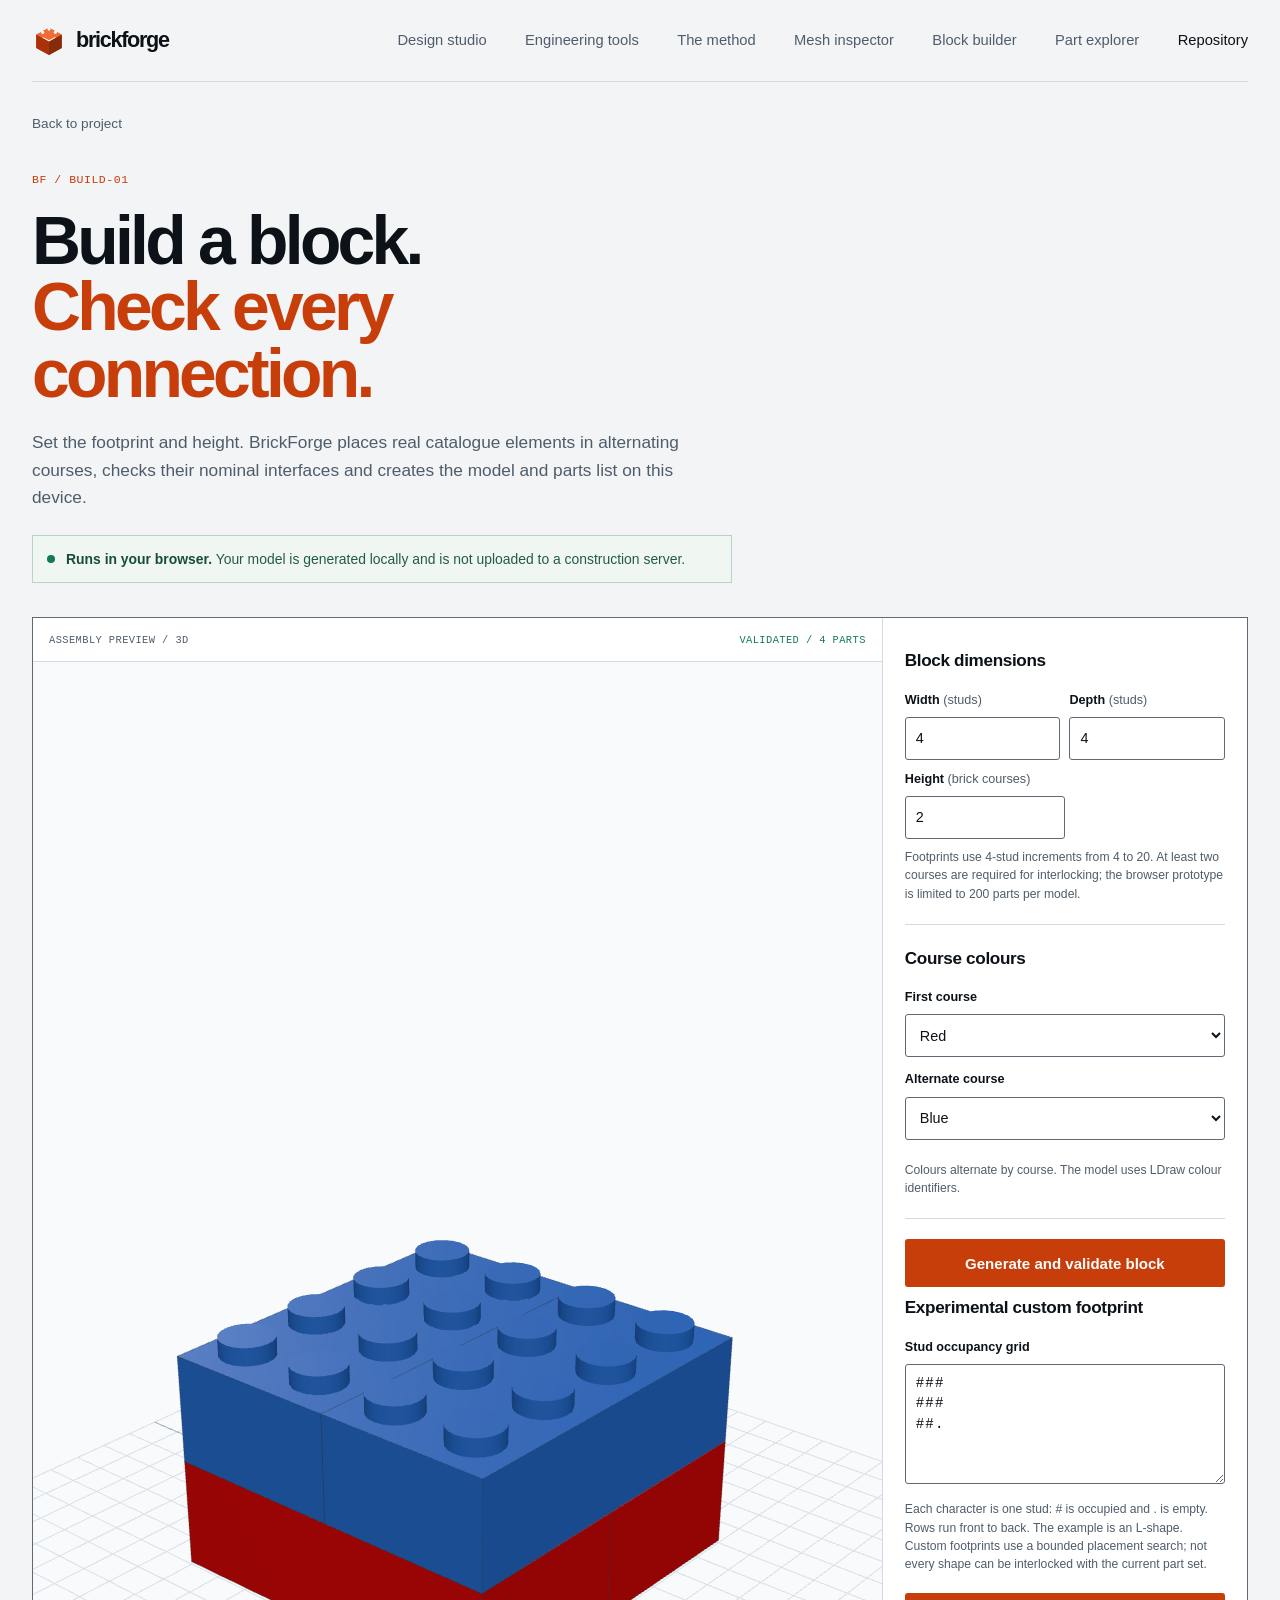
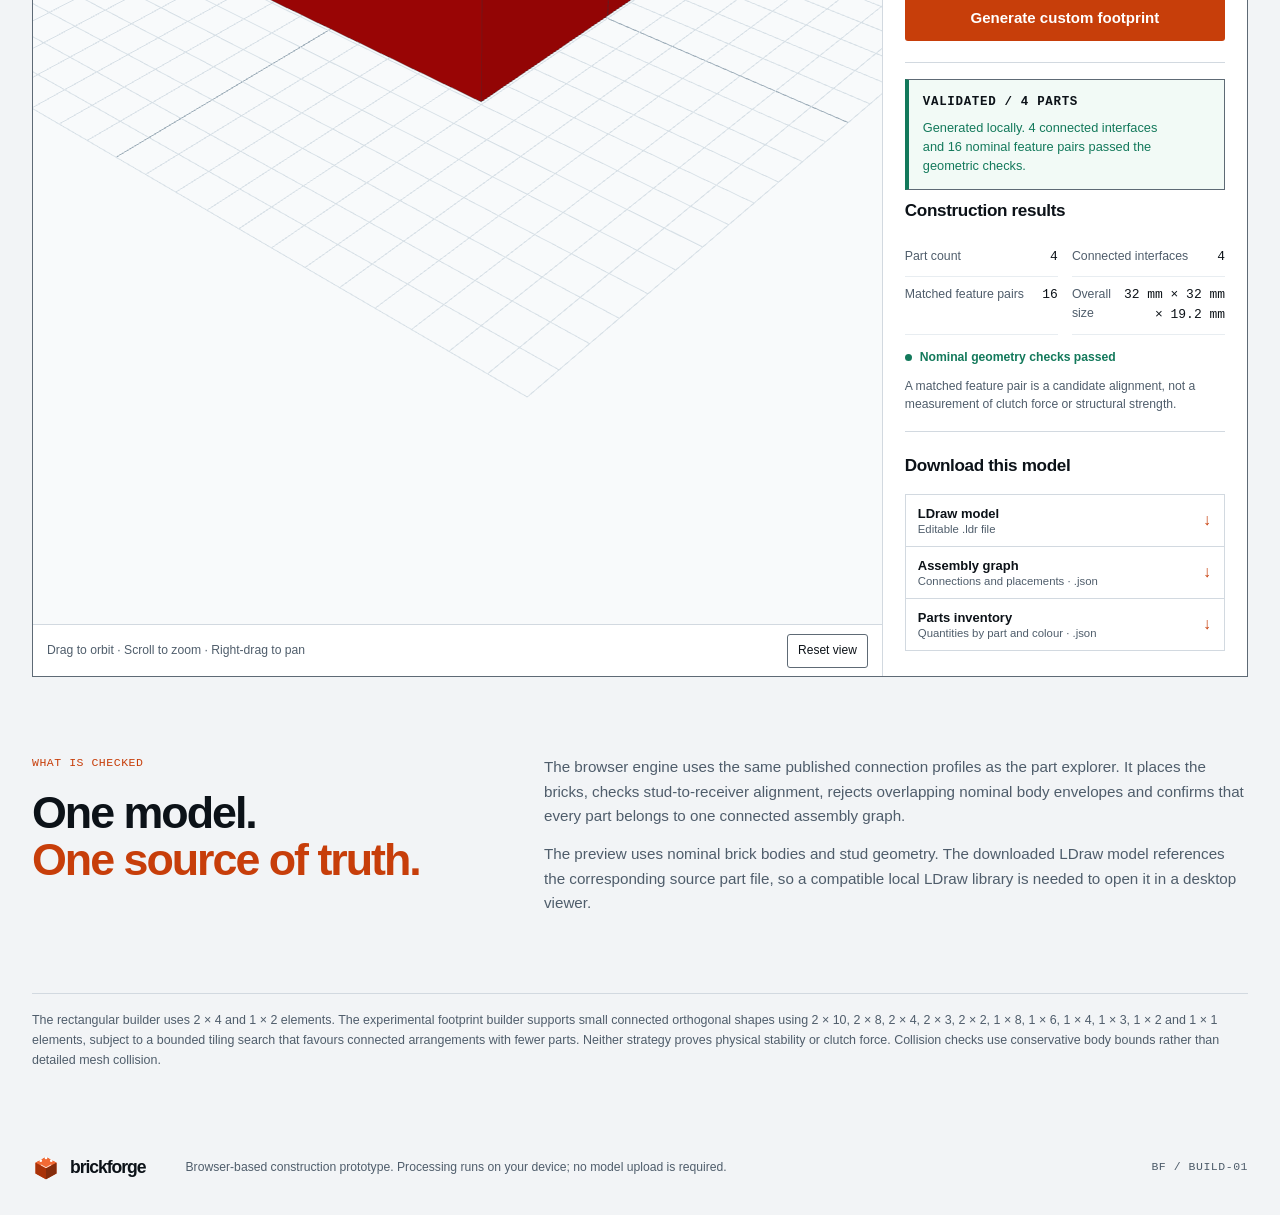
==== docs/builder.html @ 0f9d7dcf "Fit open frames into host walls and test measured gable revisions" ====
<!doctype html>
<html lang="en">
<head>
  <meta charset="utf-8">
  <meta name="viewport" content="width=device-width, initial-scale=1">
  <meta name="theme-color" content="#F2F4F6">
  <meta name="description" content="Build and validate a rectangular L-brick block directly in your browser. No account, installation or construction server required.">
  <title>Block builder — BrickForge</title>


  <link rel="stylesheet" href="./assets/site.css?v=ea85888e5541">
  <link rel="stylesheet" href="./assets/builder.css?v=ea85888e5541">
  <link rel="icon" href="./assets/mark.svg" type="image/svg+xml">
  <script type="importmap">
    {
      "imports": {
        "three": "./assets/vendor/three/three.module.min.js?v=ea85888e5541",
        "three/addons/controls/OrbitControls.js": "./assets/vendor/three/OrbitControls.js?v=ea85888e5541"
      }
    }
  </script>
</head>
<body>
  <a class="skip-link" href="#main">Skip to content</a>
  <header class="site-header">
    <a class="brand" href="./index.html?v=ea85888e5541" aria-label="BrickForge home">
      <img src="./assets/mark.svg" width="34" height="34" alt="">
      <span>brickforge</span>
    </a>
    <nav class="main-nav" aria-label="Main navigation"><a href="./designer.html?v=ea85888e5541">Design studio</a><a href="./tools.html?v=ea85888e5541">Engineering tools</a>
      <a href="./index.html?v=ea85888e5541#method">The method</a>
      <a href="./inspector.html?v=ea85888e5541">Mesh inspector</a>
      <a href="./builder.html?v=ea85888e5541" aria-current="page">Block builder</a>
      <a href="./parts.html?v=ea85888e5541">Part explorer</a>
      <a class="nav-repo" href="https://github.com/descalzi/brickforge" target="_blank" rel="noreferrer">Repository</a>
    </nav>
  </header>

  <main id="main" class="builder-main">
    <a class="back-link" href="./index.html?v=ea85888e5541">Back to project</a>
    <section class="builder-intro">
      <p class="section-index">BF / BUILD-01</p>
      <h1>Build a block.<br><span>Check every connection.</span></h1>
      <p>Set the footprint and height. BrickForge places real catalogue elements in alternating courses, checks their nominal interfaces and creates the model and parts list on this device.</p>
      <div class="local-processing-note">
        <span class="local-indicator" aria-hidden="true"></span>
        <span><strong>Runs in your browser.</strong> Your model is generated locally and is not uploaded to a construction server.</span>
      </div>
    </section>

    <section class="builder-workspace" aria-label="Block and footprint builder">
      <div class="builder-preview-panel">
        <div class="builder-viewport-topline">
          <span>ASSEMBLY PREVIEW / 3D</span>
          <span id="builder-state" class="builder-state" role="status" aria-live="polite">LOADING PROFILES</span>
        </div>
        <div id="builder-viewport" class="builder-viewport">
          <div id="builder-empty" class="builder-empty">
            <div class="builder-mark" aria-hidden="true">BF</div>
            <strong>Preparing the construction engine</strong>
            <span>Connection profiles are loaded from this site's published data.</span>
          </div>
        </div>
        <div class="builder-toolbar">
          <span>Drag to orbit · Scroll to zoom · Right-drag to pan</span>
          <button id="builder-reset" class="tool-button" type="button" disabled>Reset view</button>
        </div>
      </div>

      <aside class="builder-controls" aria-label="Block dimensions, colours and outputs">
        <section class="builder-section">
          <h2>Block dimensions</h2>
          <div class="dimension-fields">
            <div>
              <label class="field-label" for="block-width">Width <span>(studs)</span></label>
              <input id="block-width" class="field-control" type="number" min="4" max="20" step="4" value="4" required>
            </div>
            <div>
              <label class="field-label" for="block-depth">Depth <span>(studs)</span></label>
              <input id="block-depth" class="field-control" type="number" min="4" max="20" step="4" value="4" required>
            </div>
            <div>
              <label class="field-label" for="block-height">Height <span>(brick courses)</span></label>
              <input id="block-height" class="field-control" type="number" min="2" max="10" step="1" value="2" required>
            </div>
          </div>
          <p class="builder-help">Footprints use 4-stud increments from 4 to 20. At least two courses are required for interlocking; the browser prototype is limited to 200 parts per model.</p>
        </section>

        <section class="builder-section">
          <h2>Course colours</h2>
          <label class="field-label" for="lower-colour">First course</label>
          <select id="lower-colour" class="field-control">
            <option value="4" selected>Red</option>
            <option value="1">Blue</option>
            <option value="14">Yellow</option>
            <option value="2">Green</option>
            <option value="15">White</option>
            <option value="0">Black</option>
            <option value="7">Light grey</option>
          </select>
          <label class="field-label" for="upper-colour">Alternate course</label>
          <select id="upper-colour" class="field-control">
            <option value="1" selected>Blue</option>
            <option value="4">Red</option>
            <option value="14">Yellow</option>
            <option value="2">Green</option>
            <option value="15">White</option>
            <option value="0">Black</option>
            <option value="7">Light grey</option>
          </select>
          <p class="builder-help">Colours alternate by course. The model uses LDraw colour identifiers.</p>
        </section>

        <button id="build-block" class="button button-primary build-button" type="button" disabled>Generate and validate block</button>

        <section class="builder-section" aria-labelledby="footprint-heading">
          <h2 id="footprint-heading">Experimental custom footprint</h2>
          <label class="field-label" for="footprint-grid">Stud occupancy grid</label>
          <textarea id="footprint-grid" class="field-control footprint-grid" rows="5" spellcheck="false">###
###
##.</textarea>
          <p class="builder-help">Each character is one stud: # is occupied and . is empty. Rows run front to back. The example is an L-shape. Custom footprints use a bounded placement search; not every shape can be interlocked with the current part set.</p>
          <button id="build-footprint" class="button button-primary build-button" type="button" disabled>Generate custom footprint</button>
        </section>

        <div id="builder-message" class="builder-message" role="status" aria-live="polite">Loading the connection catalogue…</div>

        <section class="builder-section results-section" aria-labelledby="results-heading">
          <h2 id="results-heading">Construction results</h2>
          <dl class="builder-stats">
            <div><dt>Part count</dt><dd id="result-parts">—</dd></div>
            <div><dt>Connected interfaces</dt><dd id="result-edges">—</dd></div>
            <div><dt>Matched feature pairs</dt><dd id="result-pairs">—</dd></div>
            <div><dt>Overall size</dt><dd id="result-size">—</dd></div>
          </dl>
          <p class="validation-label"><span aria-hidden="true"></span> Nominal geometry checks passed</p>
          <p class="builder-help">A matched feature pair is a candidate alignment, not a measurement of clutch force or structural strength.</p>
        </section>

        <section class="builder-section downloads-section" aria-labelledby="downloads-heading">
          <h2 id="downloads-heading">Download this model</h2>
          <button id="download-ldraw" class="download-button" type="button" disabled>
            <span><strong>LDraw model</strong><small>Editable .ldr file</small></span>
            <span aria-hidden="true">↓</span>
          </button>
          <button id="download-graph" class="download-button" type="button" disabled>
            <span><strong>Assembly graph</strong><small>Connections and placements · .json</small></span>
            <span aria-hidden="true">↓</span>
          </button>
          <button id="download-bom" class="download-button" type="button" disabled>
            <span><strong>Parts inventory</strong><small>Quantities by part and colour · .json</small></span>
            <span aria-hidden="true">↓</span>
          </button>
        </section>
      </aside>
    </section>

    <section class="builder-method-note">
      <div>
        <p class="section-index">WHAT IS CHECKED</p>
        <h2>One model.<br><span>One source of truth.</span></h2>
      </div>
      <div class="builder-method-copy">
        <p>The browser engine uses the same published connection profiles as the part explorer. It places the bricks, checks stud-to-receiver alignment, rejects overlapping nominal body envelopes and confirms that every part belongs to one connected assembly graph.</p>
        <p>The preview uses nominal brick bodies and stud geometry. The downloaded LDraw model references the corresponding source part file, so a compatible local LDraw library is needed to open it in a desktop viewer.</p>
      </div>
    </section>

    <p class="builder-disclaimer">The rectangular builder uses 2 × 4 and 1 × 2 elements. The experimental footprint builder supports small connected orthogonal shapes using 2 × 10, 2 × 8, 2 × 4, 2 × 3, 2 × 2, 1 × 8, 1 × 6, 1 × 4, 1 × 3, 1 × 2 and 1 × 1 elements, subject to a bounded tiling search that favours connected arrangements with fewer parts. Neither strategy proves physical stability or clutch force. Collision checks use conservative body bounds rather than detailed mesh collision.</p>
  </main>

  <footer class="site-footer">
    <a class="brand footer-brand" href="./index.html?v=ea85888e5541"><img src="./assets/mark.svg" width="28" height="28" alt=""><span>brickforge</span></a>
    <p>Browser-based construction prototype. Processing runs on your device; no model upload is required.</p>
    <span class="footer-id">BF / BUILD-01</span>
  </footer>

  <script type="module" src="./assets/builder.js?v=ea85888e5541"></script>
</body>
</html>
---- docs/assets/site.css ----
@layer reset, base, layout, components, utilities;

@layer reset {
  *, *::before, *::after { box-sizing: border-box; }
  html { scroll-behavior: smooth; }
  body, h1, h2, h3, p, figure { margin: 0; }
  img, svg { display: block; max-width: 100%; }
  a { color: inherit; }
}

@layer base {
  :root {
    color-scheme: light;
    --bg: #F2F4F6;
    --surface: #FFFFFF;
    --surface-2: #E8EDF1;
    --border: #D2D9E0;
    --border-strong: #5E6A75;
    --fg: #0C1218;
    --fg-muted: #4F5D6B;
    --accent: #C73E0A;
    --on-accent: #FFFFFF;
    --ok: #13795B;
    --warn: #9A6200;
    --crit: #C22B35;
    --font-ui: "Archivo", Arial, sans-serif;
    --font-mono: "IBM Plex Mono", ui-monospace, monospace;
    --space-1: 4px;
    --space-2: 8px;
    --space-3: 12px;
    --space-4: 16px;
    --space-6: 24px;
    --space-8: 32px;
    --space-12: 48px;
    --space-16: 64px;
    --space-24: 96px;
    --content: 1320px;
    font-family: var(--font-ui);
    font-synthesis: none;
    text-rendering: optimizeLegibility;
    -webkit-font-smoothing: antialiased;
    -moz-osx-font-smoothing: grayscale;
  }

  body {
    min-width: 320px;
    min-height: 100dvh;
    color: var(--fg);
    background: var(--bg);
    font-size: 16px;
    line-height: 1.6;
  }

  ::selection { color: var(--fg); background: #F6B69C; }
  :focus-visible { outline: 3px solid var(--accent); outline-offset: 4px; }
  a { text-underline-offset: .2em; text-decoration-thickness: 1px; }
  button, a { touch-action: manipulation; }
  .section-index, .figure-bar, .footer-id, .status-line, .progress-state {
    font-family: var(--font-mono);
    font-size: .72rem;
    font-weight: 500;
    letter-spacing: .045em;
    line-height: 1.4;
  }
}

@layer layout {
  .site-header, main, .site-footer {
    width: min(var(--content), calc(100% - 64px));
    margin-inline: auto;
  }

  .site-header {
    min-height: 82px;
    display: flex;
    align-items: center;
    justify-content: space-between;
    gap: 28px;
    border-bottom: 1px solid var(--border);
  }

  .main-nav {
    display: flex;
    align-items: center;
    gap: clamp(18px, 3vw, 42px);
  }

  .hero {
    display: grid;
    grid-template-columns: minmax(320px, .88fr) minmax(520px, 1.12fr);
    align-items: center;
    gap: clamp(38px, 5vw, 76px);
    padding-block: clamp(66px, 8vw, 112px) 70px;
  }

  .hero-copy { max-width: 600px; }
  .hero-figure { min-width: 0; }

  .intro-strip {
    display: flex;
    align-items: center;
    justify-content: space-between;
    gap: 20px;
    padding: 23px 0;
    border-top: 1px solid var(--border-strong);
    border-bottom: 1px solid var(--border-strong);
  }

  .section { padding-block: clamp(82px, 10vw, 144px); }
  .method-section { display: grid; grid-template-columns: minmax(250px, .8fr) minmax(460px, 1.2fr); gap: clamp(48px, 8vw, 124px); }
  .engineering-section { display: grid; grid-template-columns: minmax(280px, .9fr) minmax(480px, 1.1fr); gap: clamp(42px, 7vw, 100px); align-items: center; }
  .foundations-section { border-top: 1px solid var(--border); }
  .foundations-head { display: grid; grid-template-columns: 1fr minmax(240px, 390px); gap: 48px; align-items: end; margin-bottom: 52px; }
  .closing-section { display: grid; grid-template-columns: 64px 1fr auto; align-items: center; gap: clamp(24px, 4vw, 56px); padding: 52px; background: #DCE4EA; }
  .site-footer { display: grid; grid-template-columns: auto 1fr auto; gap: 40px; align-items: center; padding-block: 34px; }
}

@layer components {
  .skip-link {
    position: absolute;
    top: 8px;
    left: 8px;
    z-index: 100;
    padding: 10px 14px;
    color: var(--on-accent);
    background: var(--accent);
    transform: translateY(-160%);
  }
  .skip-link:focus { transform: translateY(0); }

  .brand {
    display: inline-flex;
    align-items: center;
    gap: 10px;
    color: var(--fg);
    font-size: 1.35rem;
    font-weight: 700;
    letter-spacing: -.06em;
    text-decoration: none;
  }
  .brand img { width: 34px; height: 34px; }
  .main-nav a, .text-link {
    color: var(--fg-muted);
    font-size: .92rem;
    font-weight: 500;
    text-decoration: none;
    transition: color 160ms ease;
  }
  .main-nav a:hover, .text-link:hover { color: var(--accent); }
  .main-nav .nav-repo { color: var(--fg); }
  .main-nav .nav-repo .arrow-icon { color: var(--accent); }
  .arrow-icon { display: inline-block; flex: 0 0 14px; width: 14px; min-width: 14px; max-width: 14px; height: 14px; min-height: 14px; max-height: 14px; vertical-align: -0.16em; }
  .main-nav a[aria-current="location"] { color: var(--accent); }

  .status-line {
    display: flex;
    align-items: center;
    gap: 10px;
    color: var(--fg-muted);
    margin-bottom: 24px;
    text-transform: uppercase;
  }
  .status-dot, .progress-state i {
    display: inline-block;
    width: 8px;
    height: 8px;
    border-radius: 50%;
    background: var(--ok);
  }

  h1, h2, h3 { color: var(--fg); text-wrap: balance; }
  h1 {
    max-width: 690px;
    font-size: clamp(3.2rem, 5.8vw, 5.9rem);
    font-weight: 700;
    line-height: .98;
    letter-spacing: -.055em;
  }
  h1 span, .engineering-copy h2 span, .closing-section h2 span { color: var(--accent); }
  .hero-intro {
    max-width: 550px;
    margin-top: 28px;
    color: var(--fg-muted);
    font-size: 1.1rem;
    line-height: 1.65;
  }
  .hero-actions { display: flex; align-items: center; flex-wrap: wrap; gap: 24px; margin-top: 34px; }
  .button {
    min-height: 48px;
    display: inline-flex;
    align-items: center;
    justify-content: center;
    gap: 14px;
    padding: 12px 18px;
    border: 1px solid transparent;
    border-radius: 3px;
    font-size: .94rem;
    font-weight: 600;
    text-decoration: none;
    transition: background-color 160ms ease, border-color 160ms ease, color 160ms ease, transform 160ms ease;
  }
  .button:hover { transform: translateY(-1px); }
  .button-primary { color: var(--on-accent); background: var(--accent); }
  .button-primary:hover { background: #A93208; }
  .button-dark { color: #FFFFFF; background: var(--fg); }
  .button-dark:hover { color: #FFFFFF; background: var(--accent); }
  .hero-footnote { margin-top: 42px; color: var(--fg-muted); font-family: var(--font-mono); font-size: .76rem; }

  .hero-figure {
    overflow: hidden;
    border: 1px solid #C7D1D9;
    background: #F8FAFB;
  }
  .figure-bar {
    min-height: 42px;
    display: flex;
    align-items: center;
    justify-content: space-between;
    gap: 12px;
    padding: 0 16px;
    color: var(--fg-muted);
    background: #FFFFFF;
    border-bottom: 1px solid var(--border);
    font-size: .64rem;
  }
  .shape-study { width: 100%; height: auto; }
  .hero-figure figcaption {
    display: flex;
    align-items: flex-start;
    justify-content: space-between;
    gap: 20px;
    padding: 14px 16px;
    border-top: 1px solid var(--border);
    color: var(--fg-muted);
    background: #FFFFFF;
    font-size: .78rem;
  }
  .hero-figure figcaption span:last-child {
    flex: 0 0 auto;
    color: var(--accent);
    font-family: var(--font-mono);
    font-size: .67rem;
    text-transform: uppercase;
  }

  .intro-strip p { font-size: 1rem; font-weight: 600; letter-spacing: -.02em; }
  .intro-strip span { width: 7px; height: 7px; border-radius: 50%; background: var(--accent); }

  .section-index { color: var(--accent); text-transform: uppercase; }
  .section-heading h2, .engineering-copy h2, .foundations-head h2, .closing-section h2 {
    margin-top: 22px;
    font-size: clamp(2.25rem, 4vw, 4rem);
    font-weight: 600;
    line-height: 1.04;
    letter-spacing: -.045em;
  }
  .section-heading h2 em { color: #60798E; font-style: normal; }
  .method-list { border-top: 1px solid var(--border-strong); }
  .method-row {
    display: grid;
    grid-template-columns: 44px minmax(0, 1fr) minmax(140px, 190px);
    gap: 18px;
    align-items: start;
    padding: 27px 0 30px;
    border-bottom: 1px solid var(--border);
  }
  .method-number { color: var(--accent); font-family: var(--font-mono); font-size: .78rem; padding-top: 4px; }
  .method-title h3 { font-size: 1.23rem; font-weight: 600; letter-spacing: -.025em; }
  .method-title p { max-width: 520px; margin-top: 7px; color: var(--fg-muted); font-size: .95rem; line-height: 1.55; }
  .method-output { display: grid; gap: 4px; text-align: right; }
  .method-output span { color: var(--fg-muted); font-family: var(--font-mono); font-size: .65rem; }
  .method-output strong { font-size: .82rem; font-weight: 600; }

  .engineering-section { background: #E7EDF1; padding-inline: clamp(24px, 5vw, 72px); }
  .engineering-copy p:not(.section-index) { max-width: 520px; margin-top: 24px; color: var(--fg-muted); font-size: 1.03rem; }
  .output-diagram { display: grid; grid-template-columns: minmax(150px, .86fr) minmax(240px, 1.14fr); align-items: center; gap: 28px; }
  .graph-core { display: grid; justify-items: center; gap: 12px; padding: 28px 18px; background: #FFFFFF; border: 1px solid var(--border); text-align: center; }
  .graph-core svg { width: 140px; }
  .graph-core strong { font-size: .95rem; }
  .graph-core span { color: var(--fg-muted); font-family: var(--font-mono); font-size: .63rem; }
  .output-branches { position: relative; display: grid; gap: 22px; }
  .output-branches::before { content: ""; position: absolute; top: 27px; bottom: 27px; left: -15px; width: 1px; background: #A7B7C3; }
  .output-item { position: relative; display: flex; gap: 14px; align-items: center; }
  .output-item::before { content: ""; position: absolute; left: -15px; top: 50%; width: 15px; height: 1px; background: #A7B7C3; }
  .output-icon svg { width: 18px; height: 18px; }
  .output-icon { width: 42px; height: 42px; display: grid; place-items: center; flex: 0 0 auto; background: #FFFFFF; border: 1px solid var(--border-strong); color: var(--accent); font-family: var(--font-mono); font-size: .78rem; }
  .output-item strong, .output-item small { display: block; }
  .output-item strong { font-size: .95rem; }
  .output-item small { margin-top: 3px; color: var(--fg-muted); font-size: .78rem; }

  .foundations-head h2 { margin-bottom: 0; }
  .foundations-intro { color: var(--fg-muted); font-size: 1rem; line-height: 1.65; }
  .progress-table { border-top: 1px solid var(--border-strong); }
  .progress-row {
    display: grid;
    grid-template-columns: 140px minmax(240px, .9fr) minmax(280px, 1.1fr);
    align-items: center;
    gap: 24px;
    min-height: 76px;
    border-bottom: 1px solid var(--border);
  }
  .progress-state { display: flex; align-items: center; gap: 10px; color: var(--fg-muted); font-size: .66rem; }
  .progress-state i { background: #9AA8B3; }
  .progress-live .progress-state i { background: var(--ok); }
  .progress-next .progress-state i { background: var(--accent); }
  .progress-row strong { font-size: .94rem; font-weight: 600; }
  .progress-row small { color: var(--fg-muted); font-size: .84rem; }
  .progress-note { margin-top: 18px; color: var(--fg-muted); font-size: .78rem; }

  .closing-section .section-index { margin-bottom: 0; }
  .closing-section h2 { margin-top: 14px; font-size: clamp(2.4rem, 4vw, 3.7rem); }
  .closing-section p:not(.section-index) { max-width: 620px; margin-top: 16px; color: var(--fg-muted); }
  .closing-mark img { width: 54px; height: 54px; }
  .site-footer { color: var(--fg-muted); font-size: .76rem; }
  .footer-brand { font-size: 1.1rem; }
  .footer-brand img { width: 28px; height: 28px; }
  .site-footer p { max-width: 780px; }
  .site-footer p a { color: var(--accent); }
  .footer-id { white-space: nowrap; }
}

@layer utilities {
  @media (max-width: 1100px) {
    .hero { grid-template-columns: 1fr; }
    .hero-copy { max-width: 760px; }
    .hero-figure { max-width: 900px; }
    .method-section, .engineering-section { grid-template-columns: 1fr; }
    .section-heading { max-width: 700px; }
  }
  @media (max-width: 760px) {
    .site-header, main, .site-footer { width: min(100% - 32px, var(--content)); }
    .site-header { min-height: 72px; }
    .main-nav { gap: 15px; }
    .main-nav a { font-size: .8rem; }
    .main-nav a:nth-child(2), .main-nav a:nth-child(3) { display: none; }
    .brand { font-size: 1.2rem; }
    .hero { padding-block: 58px 52px; gap: 44px; }
    h1 { font-size: clamp(3rem, 12vw, 4.7rem); }
    .hero-intro { font-size: 1rem; }
    .figure-bar { font-size: .56rem; padding-inline: 10px; }
    .hero-figure figcaption { display: grid; gap: 4px; }
    .intro-strip { gap: 10px; }
    .intro-strip p { font-size: .82rem; }
    .section { padding-block: 76px; }
    .foundations-head { grid-template-columns: 1fr; gap: 20px; margin-bottom: 34px; }
    .method-row { grid-template-columns: 32px 1fr; gap: 12px; }
    .method-output { grid-column: 2; text-align: left; margin-top: 4px; }
    .output-diagram { grid-template-columns: 1fr; }
    .graph-core { max-width: 260px; justify-self: center; width: 100%; }
    .output-branches { max-width: 360px; justify-self: center; width: 100%; }
    .progress-row { grid-template-columns: 1fr; align-items: start; gap: 4px; padding: 16px 0; }
    .progress-row strong { margin-top: 2px; }
    .closing-section { grid-template-columns: 42px 1fr; gap: 18px; padding: 28px 22px; }
    .closing-mark img { width: 42px; height: 42px; }
    .closing-section .button { grid-column: 2; justify-self: start; margin-top: 8px; }
    .site-footer { grid-template-columns: 1fr auto; gap: 16px; padding-block: 26px; }
    .site-footer p { grid-row: 2; grid-column: 1 / -1; }
  }
  @media (max-width: 420px) {
    .main-nav a:first-child { display: none; }
    .hero-actions { align-items: flex-start; flex-direction: column; gap: 18px; }
    .intro-strip p { font-size: .72rem; }
    .intro-strip span { width: 5px; height: 5px; }
    .drawing-labels { font-size: 10px; }
    .shape-study { width: 112%; max-width: none; margin-left: -6%; }
  }
  @media (prefers-reduced-motion: reduce) {
    html { scroll-behavior: auto; }
    *, *::before, *::after { transition-duration: .01ms !important; animation-duration: .01ms !important; animation-iteration-count: 1 !important; }
  }
}
---- docs/assets/builder.css ----
.builder-main {
  padding-top: 28px;
}

.back-link {
  color: var(--fg-muted);
  font-size: .85rem;
  text-decoration: none;
}
.back-link:hover { color: var(--accent); }

.builder-intro {
  max-width: 820px;
  padding-block: 36px 34px;
}
.builder-intro h1 {
  margin-top: 20px;
  font-size: clamp(2.8rem, 5.3vw, 5rem);
}
.builder-intro h1 span,
.builder-method-note h2 span {
  color: var(--accent);
}
.builder-intro > p:not(.section-index) {
  max-width: 700px;
  margin-top: 22px;
  color: var(--fg-muted);
  font-size: 1.08rem;
}
.local-processing-note {
  display: flex;
  align-items: flex-start;
  gap: 11px;
  max-width: 700px;
  margin-top: 23px;
  padding: 12px 14px;
  border: 1px solid #B7D2C7;
  background: #F0F7F3;
  color: #235B48;
  font-size: .87rem;
}
.local-indicator {
  flex: 0 0 8px;
  width: 8px;
  height: 8px;
  margin-top: 7px;
  border-radius: 50%;
  background: #13795B;
}
.local-processing-note strong { color: #174C3B; }

.builder-workspace {
  display: grid;
  grid-template-columns: minmax(0, 1.4fr) minmax(320px, .6fr);
  align-items: stretch;
  border: 1px solid var(--border-strong);
  background: var(--surface);
}
.builder-preview-panel {
  min-width: 0;
  display: flex;
  flex-direction: column;
  border-right: 1px solid var(--border);
}
.builder-viewport-topline {
  min-height: 44px;
  display: flex;
  align-items: center;
  justify-content: space-between;
  gap: 12px;
  padding: 0 16px;
  border-bottom: 1px solid var(--border);
  color: var(--fg-muted);
  background: #FFFFFF;
  font-family: var(--font-mono);
  font-size: .65rem;
  letter-spacing: .04em;
}
.builder-state {
  color: var(--ok);
  text-align: right;
}
.builder-state[data-state="loading"] { color: var(--warn); }
.builder-state[data-state="error"] { color: var(--crit); }
.builder-viewport {
  position: relative;
  min-height: 580px;
  flex: 1 1 auto;
  overflow: hidden;
  background-color: #F8FAFB;
  background-image:
    linear-gradient(rgba(94, 115, 131, .035) 1px, transparent 1px),
    linear-gradient(90deg, rgba(94, 115, 131, .035) 1px, transparent 1px);
  background-size: 24px 24px;
}
.builder-viewport canvas {
  position: absolute;
  inset: 0;
  width: 100%;
  height: 100%;
  display: block;
}
.builder-empty {
  position: absolute;
  inset: 0;
  display: grid;
  align-content: center;
  justify-items: center;
  gap: 12px;
  padding: 32px;
  color: var(--fg-muted);
  text-align: center;
  pointer-events: none;
}
.builder-empty[hidden] { display: none !important; }
.builder-empty strong { color: var(--fg); font-size: 1rem; }
.builder-empty span { max-width: 320px; font-size: .85rem; }
.builder-mark {
  width: 52px;
  height: 52px;
  display: grid;
  place-items: center;
  border: 1px solid var(--border-strong);
  color: var(--accent);
  background: #FFFFFF;
  font-family: var(--font-mono);
  font-size: 1rem;
  font-weight: 600;
}
.builder-toolbar {
  min-height: 52px;
  display: flex;
  align-items: center;
  justify-content: space-between;
  gap: 14px;
  padding: 8px 14px;
  border-top: 1px solid var(--border);
  color: var(--fg-muted);
  background: #FFFFFF;
  font-size: .76rem;
}
.tool-button {
  min-height: 34px;
  padding: 6px 10px;
  border: 1px solid var(--border-strong);
  border-radius: 3px;
  background: #FFFFFF;
  color: var(--fg);
  font: inherit;
  font-size: .75rem;
  cursor: pointer;
}
.tool-button:hover:not(:disabled) { border-color: var(--accent); color: var(--accent); }
.tool-button:disabled { opacity: .45; cursor: not-allowed; }

.builder-controls {
  min-width: 0;
  padding: 22px;
}
.builder-section {
  padding-block: 7px 21px;
  border-bottom: 1px solid var(--border);
}
.builder-section + .builder-section { padding-top: 20px; }
.builder-section h2 {
  margin-bottom: 15px;
  font-size: 1.07rem;
  font-weight: 600;
  letter-spacing: -.02em;
}
.dimension-fields {
  display: grid;
  grid-template-columns: repeat(2, minmax(0, 1fr));
  gap: 9px;
}
.dimension-fields > div:last-child { grid-column: 1 / -1; }
.dimension-fields > div:last-child .field-control { max-width: 50%; }
.field-label {
  display: block;
  margin-bottom: 7px;
  color: var(--fg);
  font-size: .79rem;
  font-weight: 600;
}
.field-label span {
  color: var(--fg-muted);
  font-weight: 400;
}
.field-control {
  width: 100%;
  min-height: 43px;
  padding: 8px 10px;
  border: 1px solid var(--border-strong);
  border-radius: 3px;
  background: #FFFFFF;
  color: var(--fg);
  font: inherit;
  font-size: .9rem;
}
.builder-controls select.field-control { margin-bottom: 12px; }
.builder-help {
  margin-top: 9px;
  color: var(--fg-muted);
  font-size: .76rem;
  line-height: 1.5;
}
.build-button {
  width: 100%;
  margin-top: 20px;
  cursor: pointer;
}
.build-button:disabled { opacity: .55; cursor: not-allowed; }
.builder-message {
  position: relative;
  display: flex;
  flex-direction: column;
  gap: 6px;
  min-height: 76px;
  margin-top: 16px;
  padding: 13px 44px 13px 14px;
  border: 1px solid var(--border-strong);
  border-left: 4px solid var(--accent);
  background: #FFFFFF;
  color: var(--fg);
  font-size: .8rem;
  line-height: 1.5;
  font-variant-numeric: tabular-nums;
}
.builder-message::before {
  content: attr(data-status);
  color: var(--fg);
  font-family: var(--font-mono);
  font-size: .78rem;
  font-weight: 700;
  letter-spacing: .055em;
}
.builder-message[data-state="loading"] {
  border-color: #D8B66C;
  border-left-color: #B7791F;
  background: #FFFBF1;
}
.builder-message[data-state="loading"]::before { color: #89550D; }
.builder-message[data-state="loading"]::after {
  content: "";
  position: absolute;
  top: 15px;
  right: 15px;
  width: 17px;
  height: 17px;
  border: 2px solid #E8D8B7;
  border-top-color: #A96C16;
  border-radius: 50%;
  animation: builder-status-spin .8s linear infinite;
}
.builder-message[data-state="ready"] {
  border-left-color: var(--ok);
  background: #F2FAF6;
}
.builder-message[data-state="error"] {
  border-left-color: var(--crit);
  background: #FFF5F5;
}
@keyframes builder-status-spin { to { transform: rotate(360deg); } }
.builder-message[data-kind="success"] { color: var(--ok); }
.builder-message[data-kind="error"] { color: var(--crit); }
.builder-message[data-kind="warning"] { color: var(--warn); }

.results-section { padding-bottom: 18px; }
.builder-stats {
  display: grid;
  grid-template-columns: 1fr 1fr;
  gap: 0 14px;
  margin: 0;
}
.builder-stats div {
  display: flex;
  justify-content: space-between;
  gap: 8px;
  padding: 8px 0;
  border-bottom: 1px solid var(--surface-2);
}
.builder-stats dt {
  color: var(--fg-muted);
  font-size: .77rem;
}
.builder-stats dd {
  margin: 0;
  color: var(--fg);
  font-family: var(--font-mono);
  font-size: .81rem;
  font-weight: 500;
  text-align: right;
}
.validation-label {
  display: flex;
  align-items: center;
  gap: 8px;
  margin-top: 13px;
  color: var(--ok);
  font-size: .76rem;
  font-weight: 600;
}
.validation-label span {
  width: 7px;
  height: 7px;
  border-radius: 50%;
  background: var(--ok);
}
.downloads-section { border-bottom: 0; padding-bottom: 3px; }
.download-button {
  width: 100%;
  display: flex;
  align-items: center;
  justify-content: space-between;
  gap: 16px;
  padding: 11px 12px;
  border: 1px solid var(--border);
  border-bottom: 0;
  background: #FFFFFF;
  color: var(--fg);
  text-align: left;
  cursor: pointer;
}
.download-button:last-child { border-bottom: 1px solid var(--border); }
.download-button:not(:disabled):hover {
  background: #F8FAFB;
  border-color: var(--border-strong);
}
.download-button:disabled { opacity: .48; cursor: not-allowed; }
.download-button strong,
.download-button small { display: block; }
.download-button strong { font-size: .81rem; font-weight: 600; }
.download-button small { margin-top: 2px; color: var(--fg-muted); font-size: .71rem; }
.download-button > span:last-child {
  color: var(--accent);
  font-family: var(--font-mono);
  font-size: 1rem;
}

.builder-method-note {
  display: grid;
  grid-template-columns: minmax(240px, .75fr) minmax(0, 1.25fr);
  gap: clamp(36px, 7vw, 100px);
  padding-block: 78px;
}
.builder-method-note h2 {
  margin-top: 17px;
  font-size: clamp(2rem, 3.5vw, 3.3rem);
  line-height: 1.05;
  letter-spacing: -.045em;
}
.builder-method-copy {
  display: grid;
  align-content: center;
  gap: 14px;
  color: var(--fg-muted);
  font-size: .95rem;
}
.builder-disclaimer {
  margin-bottom: 48px;
  padding-top: 17px;
  border-top: 1px solid var(--border);
  color: var(--fg-muted);
  font-size: .78rem;
}

@media (max-width: 1000px) {
  .builder-workspace { grid-template-columns: minmax(0, 1fr) 330px; }
  .builder-controls { padding: 18px; }
  .builder-viewport { min-height: 520px; }
}
@media (max-width: 760px) {
  .main-nav a[aria-current="page"] { display: inline-flex !important; }
  .builder-main { padding-top: 20px; }
  .builder-intro { padding-block: 28px; }
  .builder-workspace { grid-template-columns: 1fr; }
  .builder-preview-panel { border-right: 0; border-bottom: 1px solid var(--border); }
  .builder-viewport { min-height: 420px; height: 55vh; }
  .builder-controls { padding: 22px; }
  .builder-method-note { grid-template-columns: 1fr; gap: 22px; padding-block: 60px; }
}
@media (max-width: 460px) {
  .main-nav a[aria-current="page"] { display: inline-flex !important; }
  .builder-viewport { min-height: 330px; height: 48vh; }
  .builder-toolbar { align-items: flex-start; flex-direction: column; }
  .builder-toolbar .tool-button { align-self: stretch; }
  .builder-controls { padding: 19px 15px; }
  .dimension-fields { gap: 7px; }
  .builder-stats { grid-template-columns: 1fr; }
}

.footprint-grid {
  min-height: 112px;
  resize: vertical;
  font-family: var(--font-mono);
  font-size: .88rem;
  line-height: 1.45;
  letter-spacing: .08em;
}


.builder-state[data-state="loading"]::before {
  content: "";
  display: inline-block;
  width: 10px;
  height: 10px;
  margin-right: 8px;
  border: 2px solid currentColor;
  border-right-color: transparent;
  border-radius: 50%;
  vertical-align: -1px;
  animation: builder-spin .75s linear infinite;
}

@keyframes builder-spin {
  to { transform: rotate(360deg); }
}

@media (prefers-reduced-motion: reduce) {
  .builder-state[data-state="loading"]::before { animation-duration: 2s; }
}
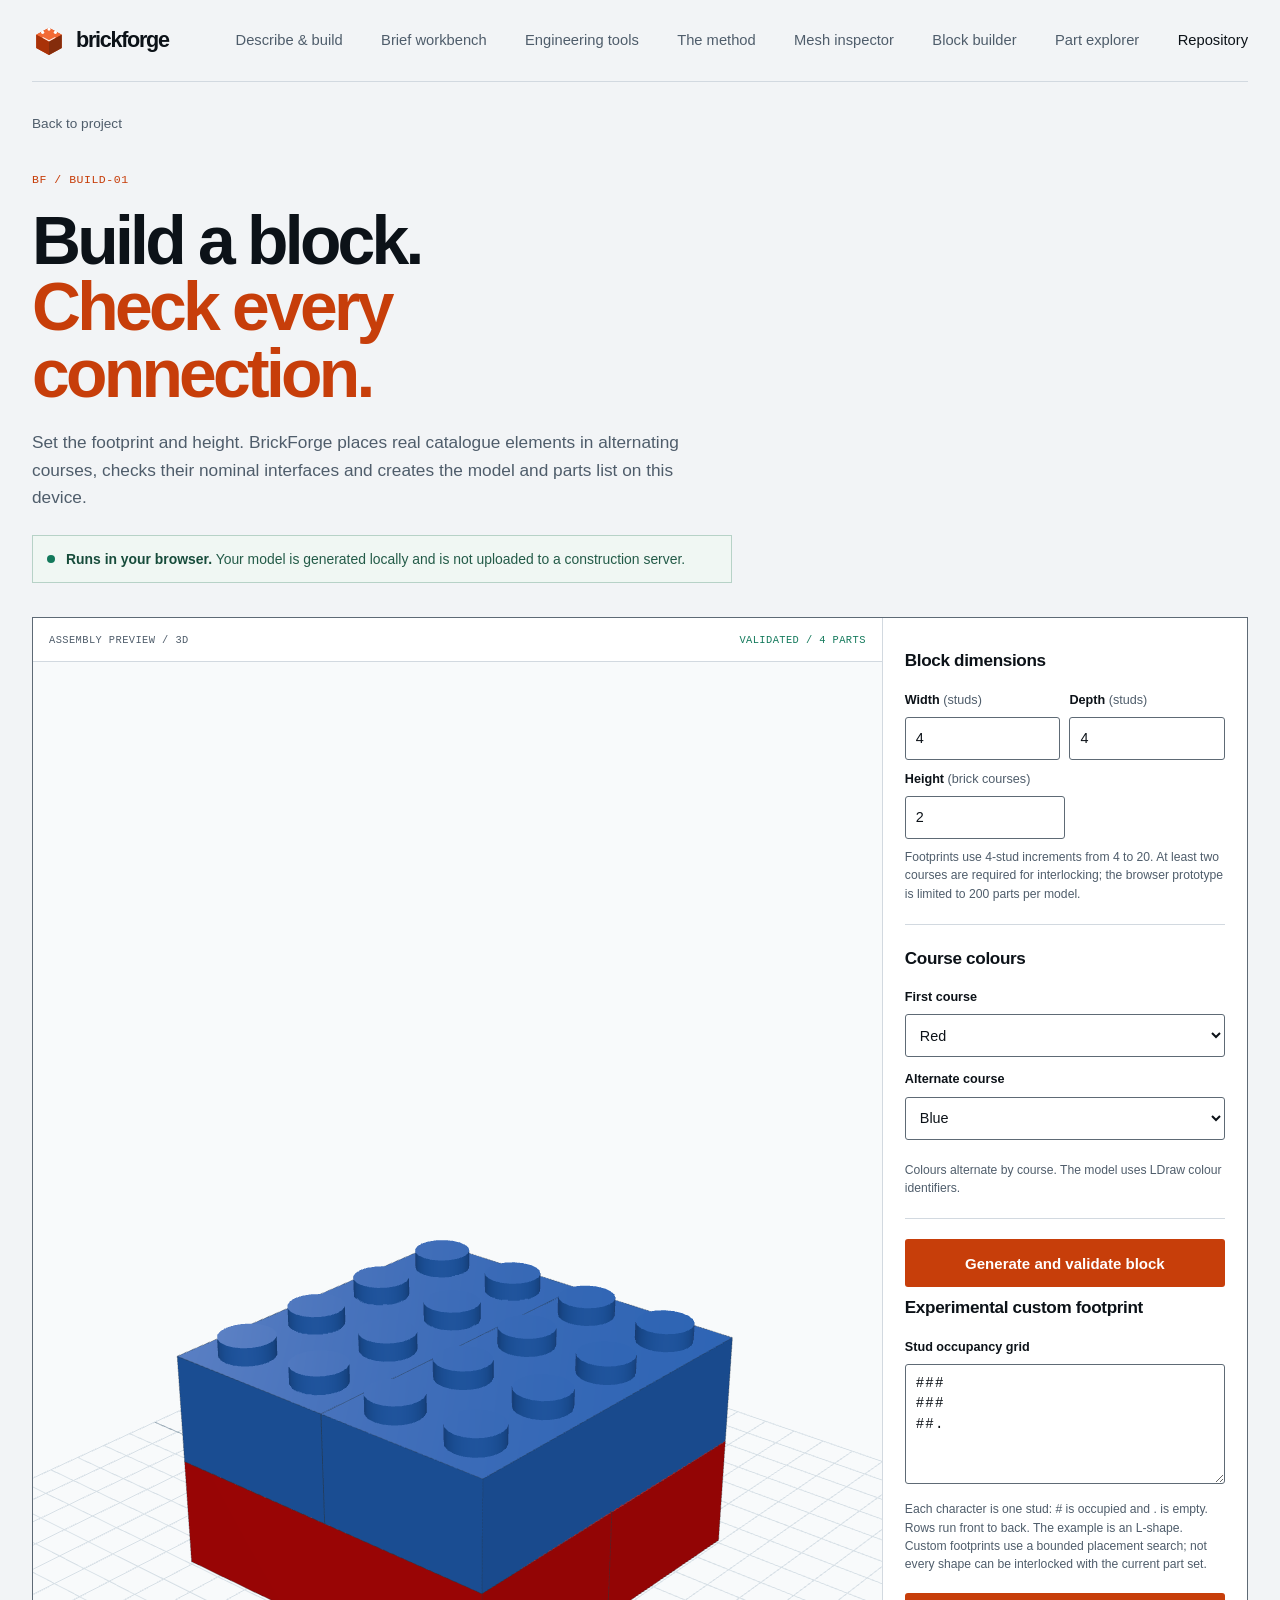
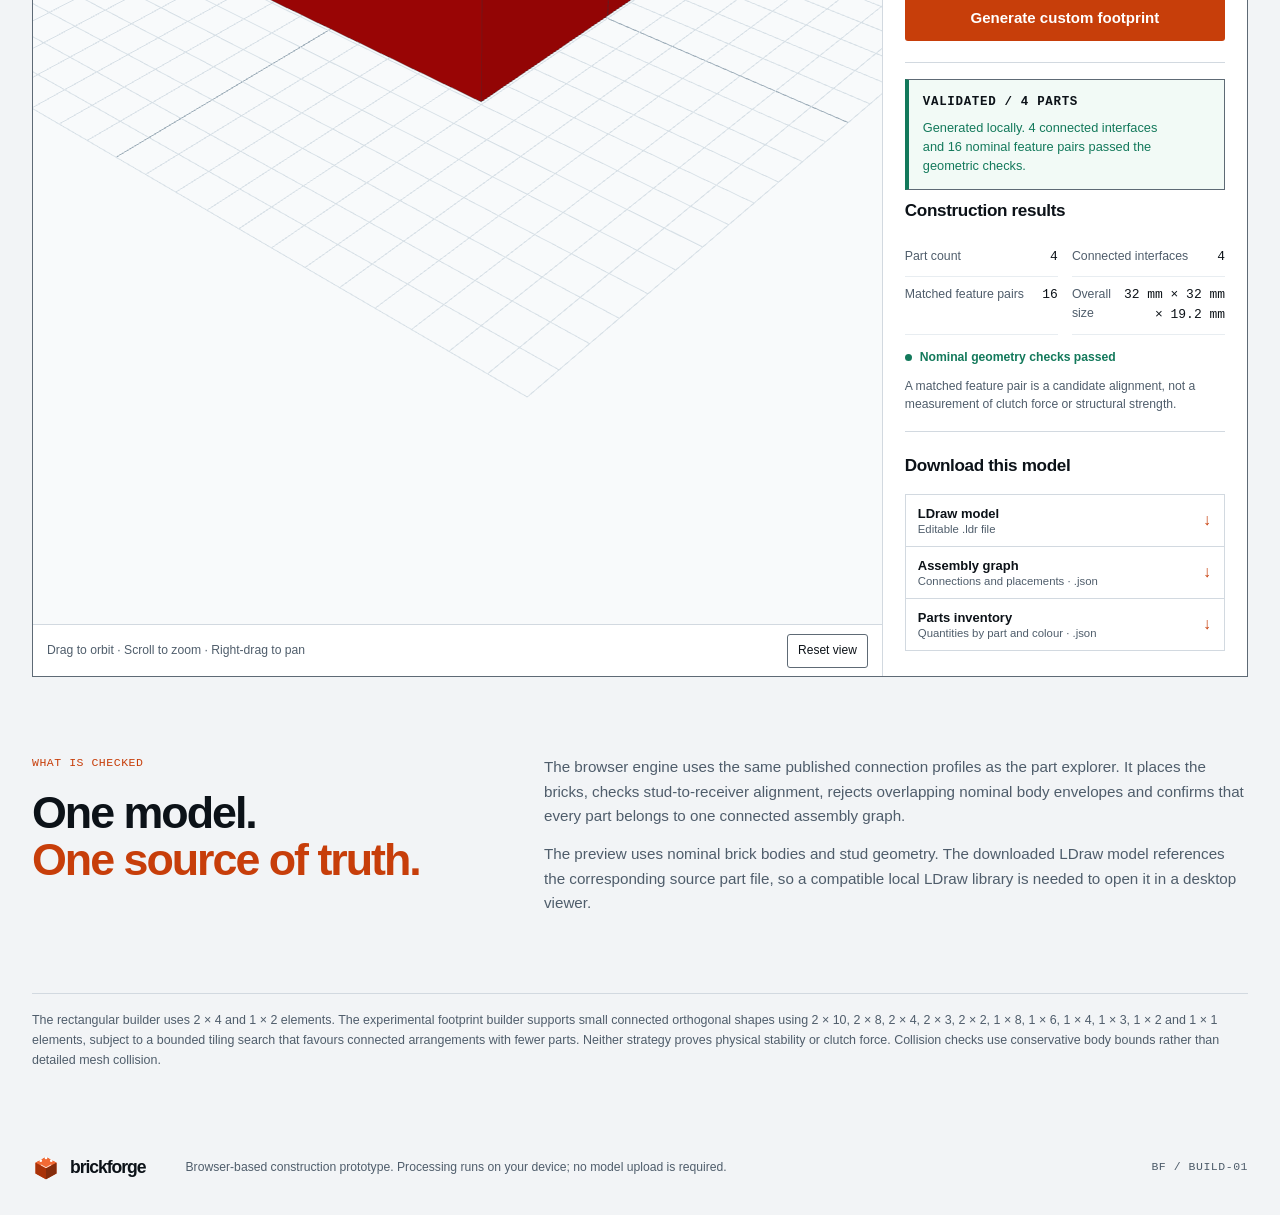
==== commit 1117bf59: "Add the Describe and build studio as the main entry point Describe an object, copy the prompt into a" ====
--- a/docs/builder.html
+++ b/docs/builder.html
@@ -8,14 +8,14 @@
   <title>Block builder — BrickForge</title>
 
 
-  <link rel="stylesheet" href="./assets/site.css?v=ea85888e5541">
-  <link rel="stylesheet" href="./assets/builder.css?v=ea85888e5541">
+  <link rel="stylesheet" href="./assets/site.css?v=fab991c95518">
+  <link rel="stylesheet" href="./assets/builder.css?v=fab991c95518">
   <link rel="icon" href="./assets/mark.svg" type="image/svg+xml">
   <script type="importmap">
     {
       "imports": {
-        "three": "./assets/vendor/three/three.module.min.js?v=ea85888e5541",
-        "three/addons/controls/OrbitControls.js": "./assets/vendor/three/OrbitControls.js?v=ea85888e5541"
+        "three": "./assets/vendor/three/three.module.min.js?v=fab991c95518",
+        "three/addons/controls/OrbitControls.js": "./assets/vendor/three/OrbitControls.js?v=fab991c95518"
       }
     }
   </script>
@@ -23,21 +23,21 @@
 <body>
   <a class="skip-link" href="#main">Skip to content</a>
   <header class="site-header">
-    <a class="brand" href="./index.html?v=ea85888e5541" aria-label="BrickForge home">
+    <a class="brand" href="./index.html?v=fab991c95518" aria-label="BrickForge home">
       <img src="./assets/mark.svg" width="34" height="34" alt="">
       <span>brickforge</span>
     </a>
-    <nav class="main-nav" aria-label="Main navigation"><a href="./designer.html?v=ea85888e5541">Design studio</a><a href="./tools.html?v=ea85888e5541">Engineering tools</a>
-      <a href="./index.html?v=ea85888e5541#method">The method</a>
-      <a href="./inspector.html?v=ea85888e5541">Mesh inspector</a>
-      <a href="./builder.html?v=ea85888e5541" aria-current="page">Block builder</a>
-      <a href="./parts.html?v=ea85888e5541">Part explorer</a>
+    <nav class="main-nav" aria-label="Main navigation"><a href="./studio.html?v=fab991c95518">Describe &amp; build</a><a href="./designer.html?v=fab991c95518">Brief workbench</a><a href="./tools.html?v=fab991c95518">Engineering tools</a>
+      <a href="./index.html?v=fab991c95518#method">The method</a>
+      <a href="./inspector.html?v=fab991c95518">Mesh inspector</a>
+      <a href="./builder.html?v=fab991c95518" aria-current="page">Block builder</a>
+      <a href="./parts.html?v=fab991c95518">Part explorer</a>
       <a class="nav-repo" href="https://github.com/descalzi/brickforge" target="_blank" rel="noreferrer">Repository</a>
     </nav>
   </header>
 
   <main id="main" class="builder-main">
-    <a class="back-link" href="./index.html?v=ea85888e5541">Back to project</a>
+    <a class="back-link" href="./index.html?v=fab991c95518">Back to project</a>
     <section class="builder-intro">
       <p class="section-index">BF / BUILD-01</p>
       <h1>Build a block.<br><span>Check every connection.</span></h1>
@@ -171,11 +171,11 @@
   </main>
 
   <footer class="site-footer">
-    <a class="brand footer-brand" href="./index.html?v=ea85888e5541"><img src="./assets/mark.svg" width="28" height="28" alt=""><span>brickforge</span></a>
+    <a class="brand footer-brand" href="./index.html?v=fab991c95518"><img src="./assets/mark.svg" width="28" height="28" alt=""><span>brickforge</span></a>
     <p>Browser-based construction prototype. Processing runs on your device; no model upload is required.</p>
     <span class="footer-id">BF / BUILD-01</span>
   </footer>
 
-  <script type="module" src="./assets/builder.js?v=ea85888e5541"></script>
+  <script type="module" src="./assets/builder.js?v=fab991c95518"></script>
 </body>
 </html>
